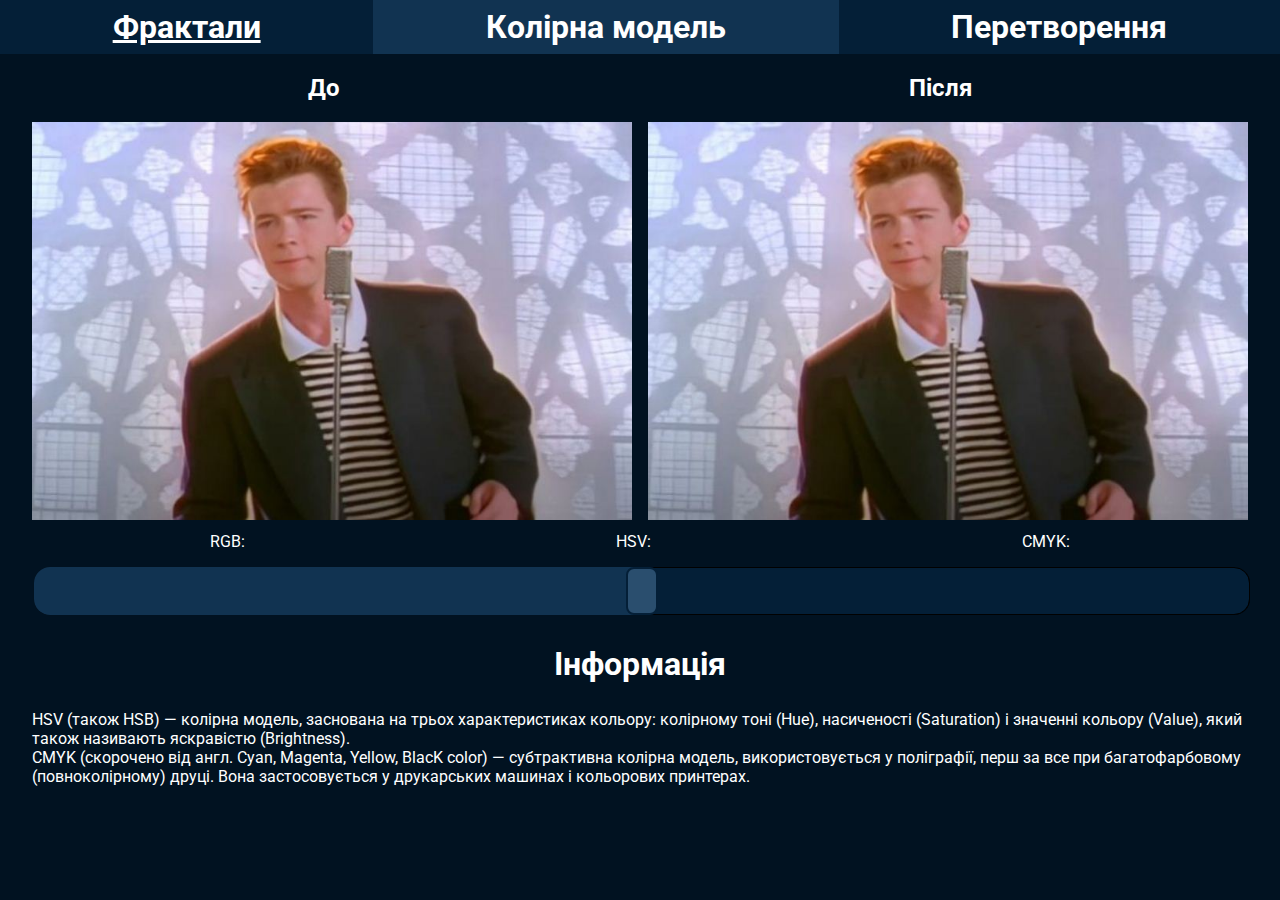
==== colors/index.html @ 4e2a6103 "Initial upload" ====
<!DOCTYPE html>
<html>

<head>
    <title>Color models</title>
    <meta charset="UTF-8" />
    <link rel="stylesheet" href="style.css">
</head>

<body>
    <div class="main colors">
        <div class="header">
            <a class="header-button" href="../fractals/index.html">
                Фрактали
            </a>
            <a class="header-button active" href="#">
                Колірна модель
            </a>
            <a class="header-button" href="../transform/index.html">
                Перетворення
            </a>
        </div>
        <div class="content" id="content">
            <div class="before-after flex-row">
                <h2>До</h2>
                <h2>Після</h2>
            </div>
            <div class="flex-row images">
                <div class="canvas-container">
                    <canvas id="input-canvas">Not supported</canvas>
                </div>
                <div class="canvas-container">
                    <canvas id="output-canvas">Not supported</canvas>
                </div>
            </div>
            <div class="values flex-row">
                <div>
                    RGB:
                    <span id="rgb"></span>
                </div>
                <div>
                    HSV:
                    <span id="hsv"></span>
                </div>
                <div>
                    CMYK:
                    <span id="cmyk"></span>
                </div>
            </div>
            <input type="range" id="range" class="range-input" min="0" max="200" value="100" />
            <h2 class="info">
                Інформація
            </h2>
            <p>
                HSV (також HSB) — колірна модель, заснована на трьох характеристиках кольору: колірному тоні (Hue), насиченості (Saturation) і значенні кольору (Value), який також називають яскравістю (Brightness).
                <br />
                CMYK (скорочено від англ. Cyan, Magenta, Yellow, BlacK color) — субтрактивна колірна модель, використовується у поліграфії, перш за все при багатофарбовому (повноколірному) друці. Вона застосовується у друкарських машинах і кольорових принтерах.
            </p>
        </div>
    </div>
</body>
<script src="script.js"></script>

</html>
---- colors/style.css ----
@import url("https://fonts.googleapis.com/css2?family=Roboto&display=swap");

html,
body {
    margin: 0;
    padding: 0;
    border: 0;
    min-height: 100vh;
    width: 100%;
    font-family: "Roboto", sans-serif;

    --background-color: #011221;
    --accent-1: #041f37;
    --accent-2: #113351;
    --accent-3: #2a4e6e;
    --text-color: #fff;
}

a:link,
a:active,
a:visited {
    color: var(--text-color);
}

a:hover {
    text-decoration: underline;
}

.main {
    display: flex;
    flex-direction: column;
    width: 100%;
    min-height: 100vh;
    background-color: var(--background-color);
    color: var(--text-color);
}

.header {
    display: flex;
}

.header-button {
    font-size: 2rem;
    padding: 0.5rem;
    flex-grow: 1;
    text-align: center;
    text-decoration: none;
    font-weight: bold;
    background-color: var(--accent-1);
}

.header-button.active {
    background-color: var(--accent-2);
    pointer-events: none;
}

.content {
    flex-grow: 1;
    position: relative;
}

.overlay {
    position: absolute;
    top: 0;
    right: 0;
    bottom: 0;
    left: 0;
    pointer-events: none;
}

.button-group {
    position: absolute;
    display: flex;
    flex-direction: column;
    gap: 1rem;
    right: 1rem;
    top: 20%;
}

.overlay-button {
    width: 4rem;
    height: 4rem;
    border-radius: 1rem;
    font-size: 3rem;
    background-color: var(--accent-1);
    cursor: pointer;
    pointer-events: all;
    position: relative;
}

.overlay-button:hover {
    background-color: var(--accent-2);
}

.btn-content {
    position: absolute;
    top: 50%;
    left: 50%;
    transform: translate(-50%, -50%);
}

.btn-content img {
    width: 100%;
    height: 100%;
}

.modal {
    position: absolute;
    top: 50%;
    left: 50%;
    transform: translate(-50%, -50%);
    max-width: 600px;
    max-height: 80%;
    background-color: var(--accent-1);
    border-radius: 1rem;

    opacity: 0;
    pointer-events: none;
    transition: opacity 0.2s ease-in-out;

    display: flex;
    flex-direction: column;
}

.modal.visible {
    opacity: 1;
    pointer-events: all;
}

.modal-header {
    display: flex;
    align-items: center;
    justify-content: center;
    font-size: 3rem;
    position: relative;
}

.exit {
    position: absolute;
    right: 1rem;
    top: 1rem;
    font-size: 2rem;
    cursor: pointer;
}

.modal-content {
    padding: 1rem;
}

.modal-content h2 {
    text-align: center;
}

.image {
    margin-top: 1rem;
    max-width: 100%;
    height: auto;
    border-radius: 1rem;
}

.colors .content {
    margin: 0 2rem;
}

.flex-row {
    display: flex;
}

.before-after,
.images,
.values {
    justify-content: space-around;
    gap: 1rem;
}

.values {
    margin-top: 0.5rem;
}

.range-input {
    width: 100%;
}

.canvas-container {
    flex-grow: 1;
}

input[type="range"] {
    -webkit-appearance: none;
    width: 100%;
    background: transparent;
    overflow: hidden;
    border-radius: 1rem;
    margin-top: 1rem;
}

input[type="range"]::-webkit-slider-thumb {
    -webkit-appearance: none;
}

input[type="range"]:focus {
    outline: none;
}

input[type="range"]::-webkit-slider-thumb {
    -webkit-appearance: none;
    border: 2px solid var(--accent-1);
    height: 3rem;
    width: 2rem;
    border-radius: 0.5rem;
    background: var(--accent-3);
    cursor: pointer;
    margin-top: -1px;

    box-shadow: -8016px 0 0 8000px var(--accent-2);
}

input[type="range"]::-webkit-slider-runnable-track {
    width: 100%;
    height: 3rem;
    color: #13bba4;
    cursor: pointer;
    box-shadow: 1px 1px 1px #000000, 0px 0px 1px #0d0d0d;
    background: var(--accent-1);
    border-radius: 1rem;
    border: 0.2px solid #010101;
}

input[type="range"]:focus::-webkit-slider-runnable-track {
    background: var(--accent-1);
}

.info {
    font-size: 2rem;
    font-weight: bold;
    text-align: center;
}
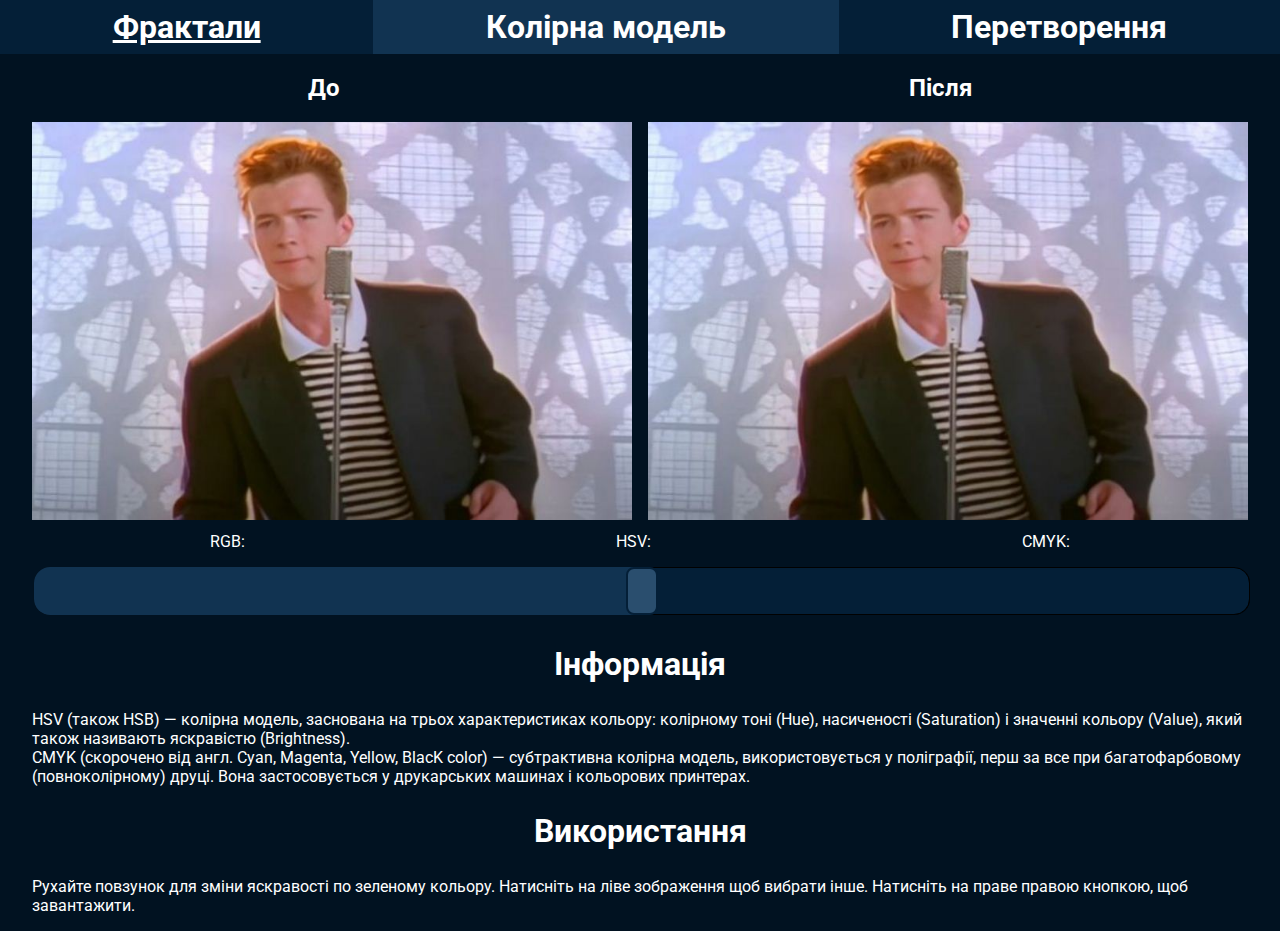
==== commit 91114b82: "Add usage help" ====
--- a/colors/index.html
+++ b/colors/index.html
@@ -56,6 +56,12 @@
                 <br />
                 CMYK (скорочено від англ. Cyan, Magenta, Yellow, BlacK color) — субтрактивна колірна модель, використовується у поліграфії, перш за все при багатофарбовому (повноколірному) друці. Вона застосовується у друкарських машинах і кольорових принтерах.
             </p>
+			<h2 class="info">
+                Використання
+            </h2>
+			<p>
+				Рухайте повзунок для зміни яскравості по зеленому кольору. Натисніть на ліве зображення щоб вибрати інше. Натисніть на праве правою кнопкою, щоб завантажити.
+			</p>
         </div>
     </div>
 </body>
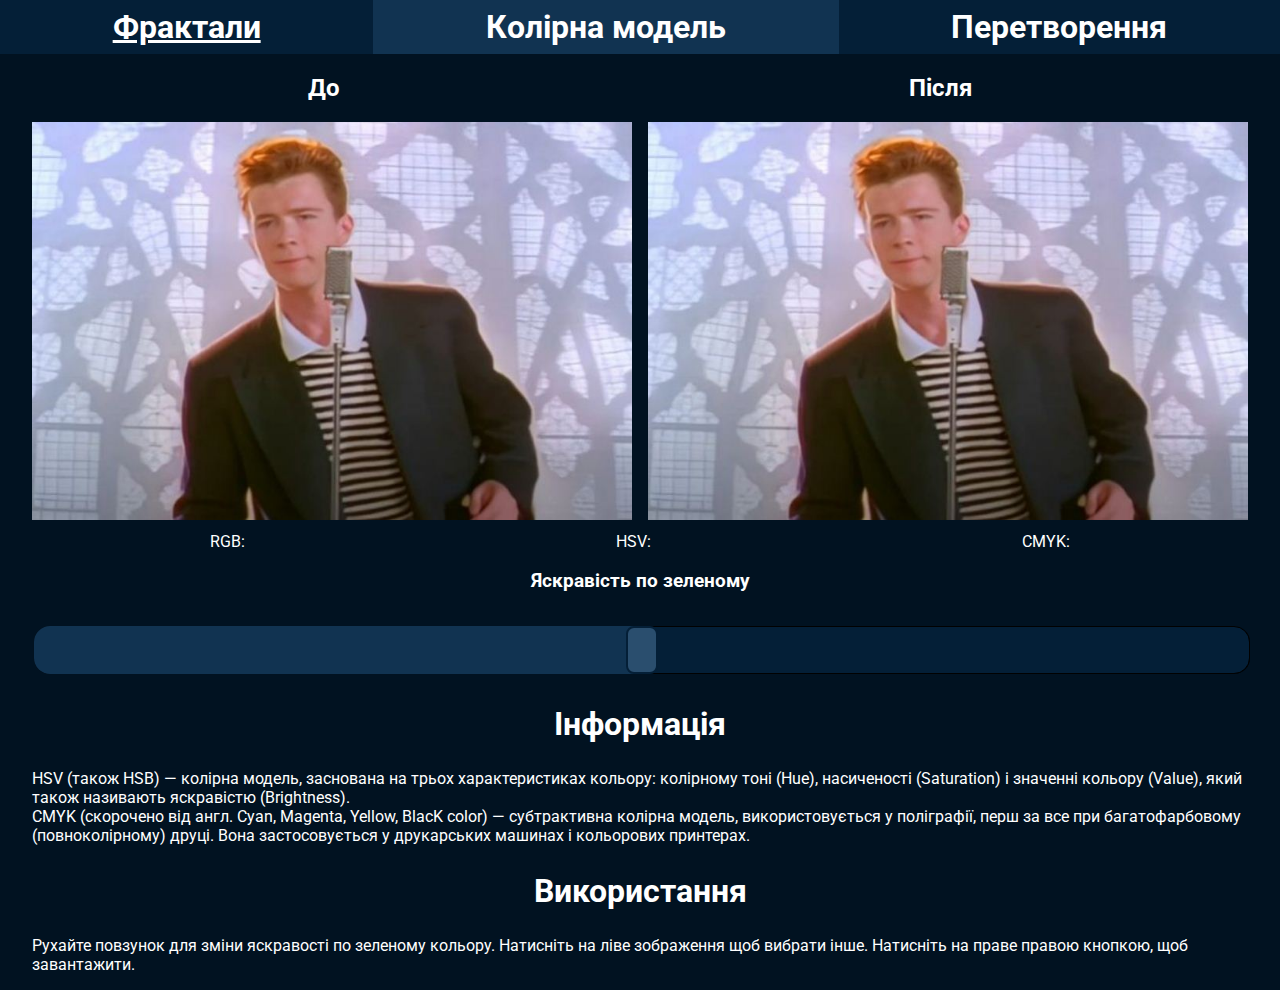
==== commit 85a6d6f0: "Validation" ====
--- a/colors/index.html
+++ b/colors/index.html
@@ -47,6 +47,9 @@
                     <span id="cmyk"></span>
                 </div>
             </div>
+            <h3 class="brightness">
+                Яскравість по зеленому
+            </h3>
             <input type="range" id="range" class="range-input" min="0" max="200" value="100" />
             <h2 class="info">
                 Інформація
--- a/colors/style.css
+++ b/colors/style.css
@@ -235,3 +235,7 @@
     font-weight: bold;
     text-align: center;
 }
+
+.brightness {
+    text-align: center;
+}
